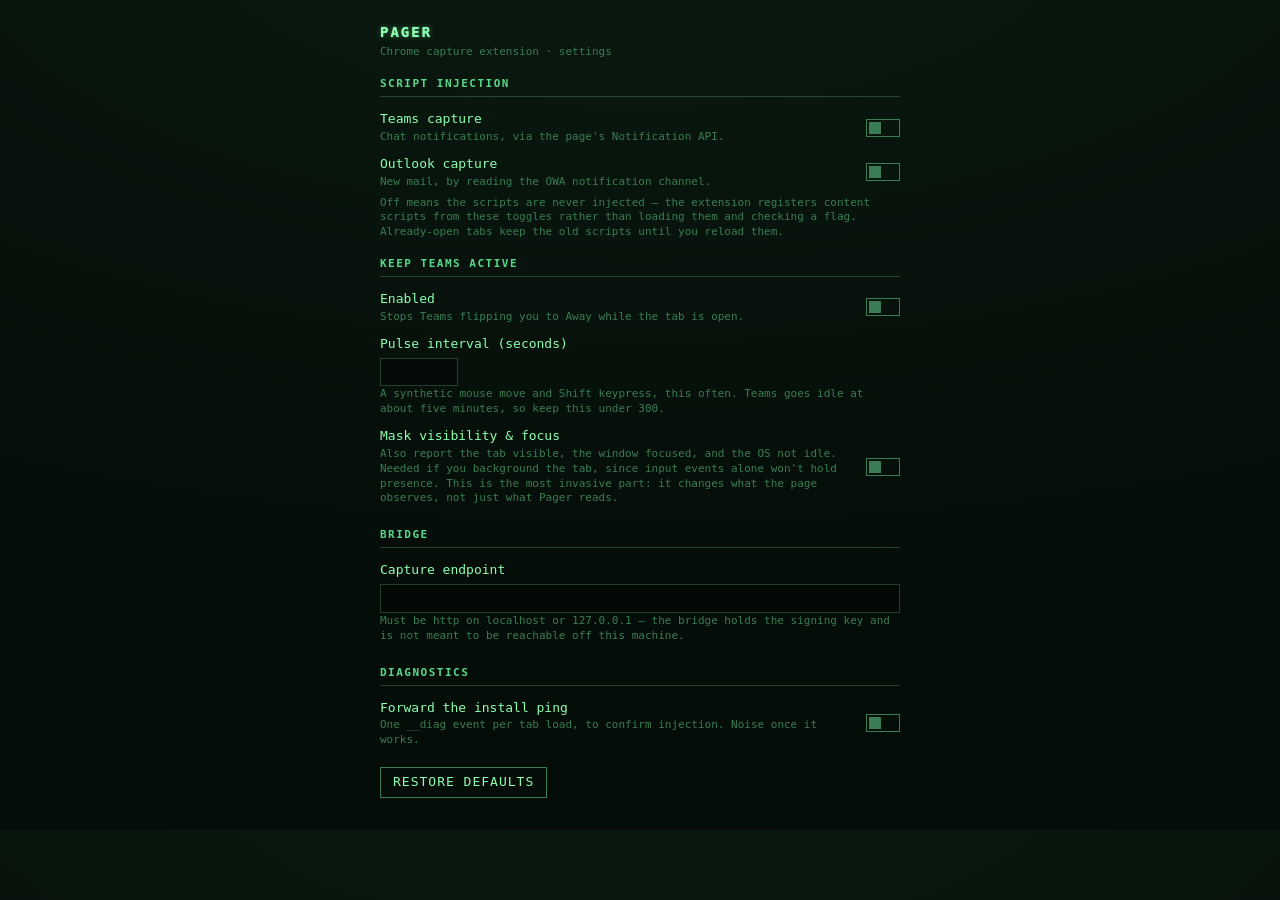
==== extension/options.html @ 7ef9bc32 "feat(extension): keep-active for Teams, plus settings and injection toggles Adds an optional presenc" ====
<!doctype html>
<html lang="en">
<head>
  <meta charset="utf-8" />
  <title>Pager settings</title>
  <link rel="stylesheet" href="ui.css" />
  <style>body { max-width: 560px; margin: 0 auto; padding: 22px 20px 32px; }</style>
</head>
<body>
  <h1>Pager</h1>
  <p class="sub">Chrome capture extension · settings</p>

  <h2>Script injection</h2>
  <div class="row">
    <label for="captureTeams">
      <span class="name">Teams capture</span>
      <span class="hint">Chat notifications, via the page's Notification API.</span>
    </label>
    <input type="checkbox" id="captureTeams" />
  </div>
  <div class="row">
    <label for="captureOutlook">
      <span class="name">Outlook capture</span>
      <span class="hint">New mail, by reading the OWA notification channel.</span>
    </label>
    <input type="checkbox" id="captureOutlook" />
  </div>
  <p class="hint">
    Off means the scripts are never injected — the extension registers content
    scripts from these toggles rather than loading them and checking a flag.
    Already-open tabs keep the old scripts until you reload them.
  </p>

  <h2>Keep Teams active</h2>
  <div class="row">
    <label for="keepActive">
      <span class="name">Enabled</span>
      <span class="hint">Stops Teams flipping you to Away while the tab is open.</span>
    </label>
    <input type="checkbox" id="keepActive" />
  </div>
  <div class="field">
    <label for="keepActiveIntervalSec">
      <span class="name">Pulse interval (seconds)</span>
    </label>
    <input type="number" id="keepActiveIntervalSec" min="30" max="900" step="10" />
    <span class="hint">
      A synthetic mouse move and Shift keypress, this often. Teams goes idle at
      about five minutes, so keep this under 300.
    </span>
  </div>
  <div class="row">
    <label for="keepActiveMask">
      <span class="name">Mask visibility &amp; focus</span>
      <span class="hint">
        Also report the tab visible, the window focused, and the OS not idle.
        Needed if you background the tab, since input events alone won't hold
        presence. This is the most invasive part: it changes what the page
        observes, not just what Pager reads.
      </span>
    </label>
    <input type="checkbox" id="keepActiveMask" />
  </div>

  <h2>Bridge</h2>
  <div class="field">
    <label for="bridgeUrl"><span class="name">Capture endpoint</span></label>
    <input type="text" id="bridgeUrl" spellcheck="false" />
    <span class="hint" id="bridgeHint">
      Must be http on localhost or 127.0.0.1 — the bridge holds the signing key
      and is not meant to be reachable off this machine.
    </span>
  </div>

  <h2>Diagnostics</h2>
  <div class="row">
    <label for="diagnostics">
      <span class="name">Forward the install ping</span>
      <span class="hint">
        One <code>__diag</code> event per tab load, to confirm injection. Noise
        once it works.
      </span>
    </label>
    <input type="checkbox" id="diagnostics" />
  </div>

  <div class="footer">
    <button id="reset">Restore defaults</button>
    <span class="saved" id="saved">saved</span>
  </div>

  <script type="module" src="options.js"></script>
</body>
</html>
---- extension/ui.css ----
/* Shared chrome for the popup and the options page. Same phosphor LCD as the
   PWA (pwa/index.html), minus the scanlines and the backlight sweep — this is
   a settings surface, not the device. System monospace rather than shipping
   the VT323 face into the extension bundle. */

:root {
  --lcd-bg:   #07130c;
  --lcd-bg2:  #0a1a10;
  --phos:     #8dffb0;
  --phos-mid: #57d98a;
  --phos-dim: #3a7d54;
  --rule:     rgba(141, 255, 176, 0.22);
  --amber:    #ffc24b;
  --glow:     0 0 6px rgba(141, 255, 176, 0.4), 0 0 1px rgba(141, 255, 176, 0.9);
  color-scheme: dark;
}

* { box-sizing: border-box; }

body {
  margin: 0;
  padding: 14px 16px 16px;
  background: radial-gradient(120% 80% at 50% -10%, var(--lcd-bg2) 0%, var(--lcd-bg) 55%, #050d08 100%);
  color: var(--phos);
  font-family: ui-monospace, SFMono-Regular, Menlo, Consolas, monospace;
  font-size: 13px;
  line-height: 1.45;
}

h1 {
  margin: 0 0 2px;
  font-size: 14px;
  font-weight: 600;
  letter-spacing: 2px;
  text-transform: uppercase;
  text-shadow: var(--glow);
}

.sub { margin: 0 0 12px; color: var(--phos-dim); font-size: 11px; }

h2 {
  margin: 16px 0 8px;
  padding-bottom: 4px;
  border-bottom: 1px solid var(--rule);
  font-size: 11px;
  font-weight: 600;
  letter-spacing: 1.5px;
  text-transform: uppercase;
  color: var(--phos-mid);
}

/* a row is one setting: label + control, control right-aligned */
.row {
  display: flex;
  align-items: center;
  justify-content: space-between;
  gap: 12px;
  padding: 5px 0;
}
.row label { cursor: pointer; }
.row .name { display: block; }
.hint {
  display: block;
  margin-top: 1px;
  color: var(--phos-dim);
  font-size: 11px;
  line-height: 1.35;
}

/* switch: an LCD segment that lights when on */
input[type="checkbox"] {
  appearance: none;
  flex: 0 0 auto;
  width: 34px;
  height: 18px;
  margin: 0;
  border: 1px solid var(--phos-dim);
  background: transparent;
  cursor: pointer;
  position: relative;
}
input[type="checkbox"]::after {
  content: "";
  position: absolute;
  top: 2px;
  left: 2px;
  width: 12px;
  height: 12px;
  background: var(--phos-dim);
  transition: transform 0.12s linear, background 0.12s linear;
}
input[type="checkbox"]:checked { border-color: var(--phos); }
input[type="checkbox"]:checked::after {
  transform: translateX(16px);
  background: var(--phos);
  box-shadow: var(--glow);
}
input[type="checkbox"]:disabled { opacity: 0.4; cursor: default; }
input[type="checkbox"]:focus-visible { outline: 1px solid var(--phos); outline-offset: 2px; }

input[type="text"], input[type="number"] {
  border: 1px solid var(--rule);
  background: rgba(0, 0, 0, 0.35);
  color: var(--phos);
  font: inherit;
  padding: 4px 6px;
}
input[type="text"]:focus, input[type="number"]:focus {
  outline: none;
  border-color: var(--phos);
}
input[type="number"] { width: 78px; }
input[type="text"] { width: 100%; }
input.invalid { border-color: var(--amber); color: var(--amber); }

.field { padding: 5px 0; }
.field .name { display: block; margin-bottom: 4px; }

button {
  border: 1px solid var(--phos-dim);
  background: transparent;
  color: var(--phos);
  font: inherit;
  letter-spacing: 1px;
  text-transform: uppercase;
  padding: 5px 12px;
  cursor: pointer;
}
button:hover { border-color: var(--phos); box-shadow: var(--glow); }
button:focus-visible { outline: 1px solid var(--phos); outline-offset: 2px; }

.status {
  margin-top: 14px;
  padding-top: 10px;
  border-top: 1px solid var(--rule);
  font-size: 11px;
  color: var(--phos-dim);
}
.status div { display: flex; justify-content: space-between; gap: 10px; }
.status .val { color: var(--phos-mid); }
.status .val.warn { color: var(--amber); }

.footer { margin-top: 14px; display: flex; align-items: center; justify-content: space-between; gap: 10px; }
.saved { color: var(--phos-mid); font-size: 11px; opacity: 0; transition: opacity 0.15s linear; }
.saved.show { opacity: 1; }

a { color: var(--phos-mid); }
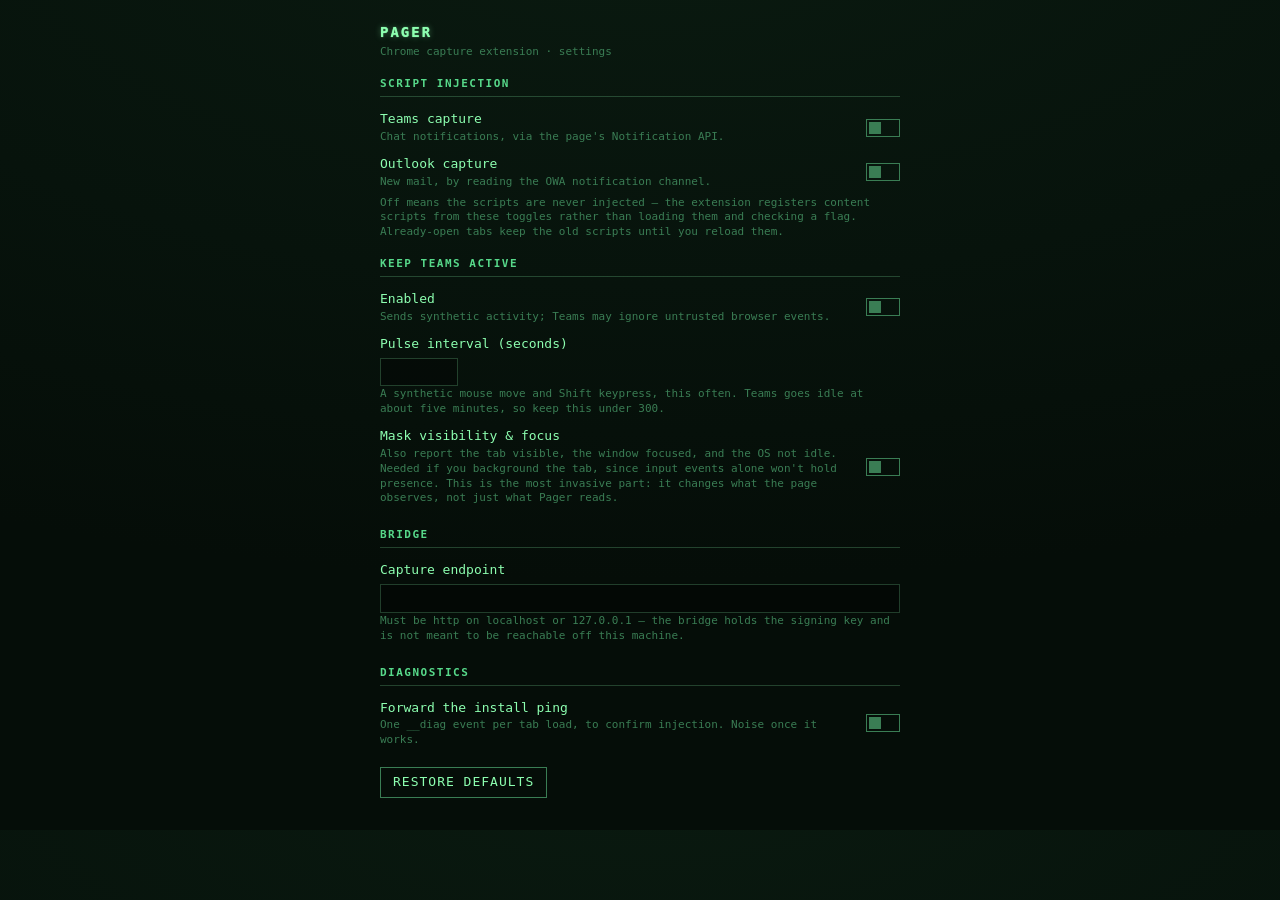
==== commit 60c4ea61: "fix(extension): make activity simulation transparent" ====
--- a/extension/options.html
+++ b/extension/options.html
@@ -35,7 +35,7 @@
   <div class="row">
     <label for="keepActive">
       <span class="name">Enabled</span>
-      <span class="hint">Stops Teams flipping you to Away while the tab is open.</span>
+      <span class="hint">Sends synthetic activity; Teams may ignore untrusted browser events.</span>
     </label>
     <input type="checkbox" id="keepActive" />
   </div>
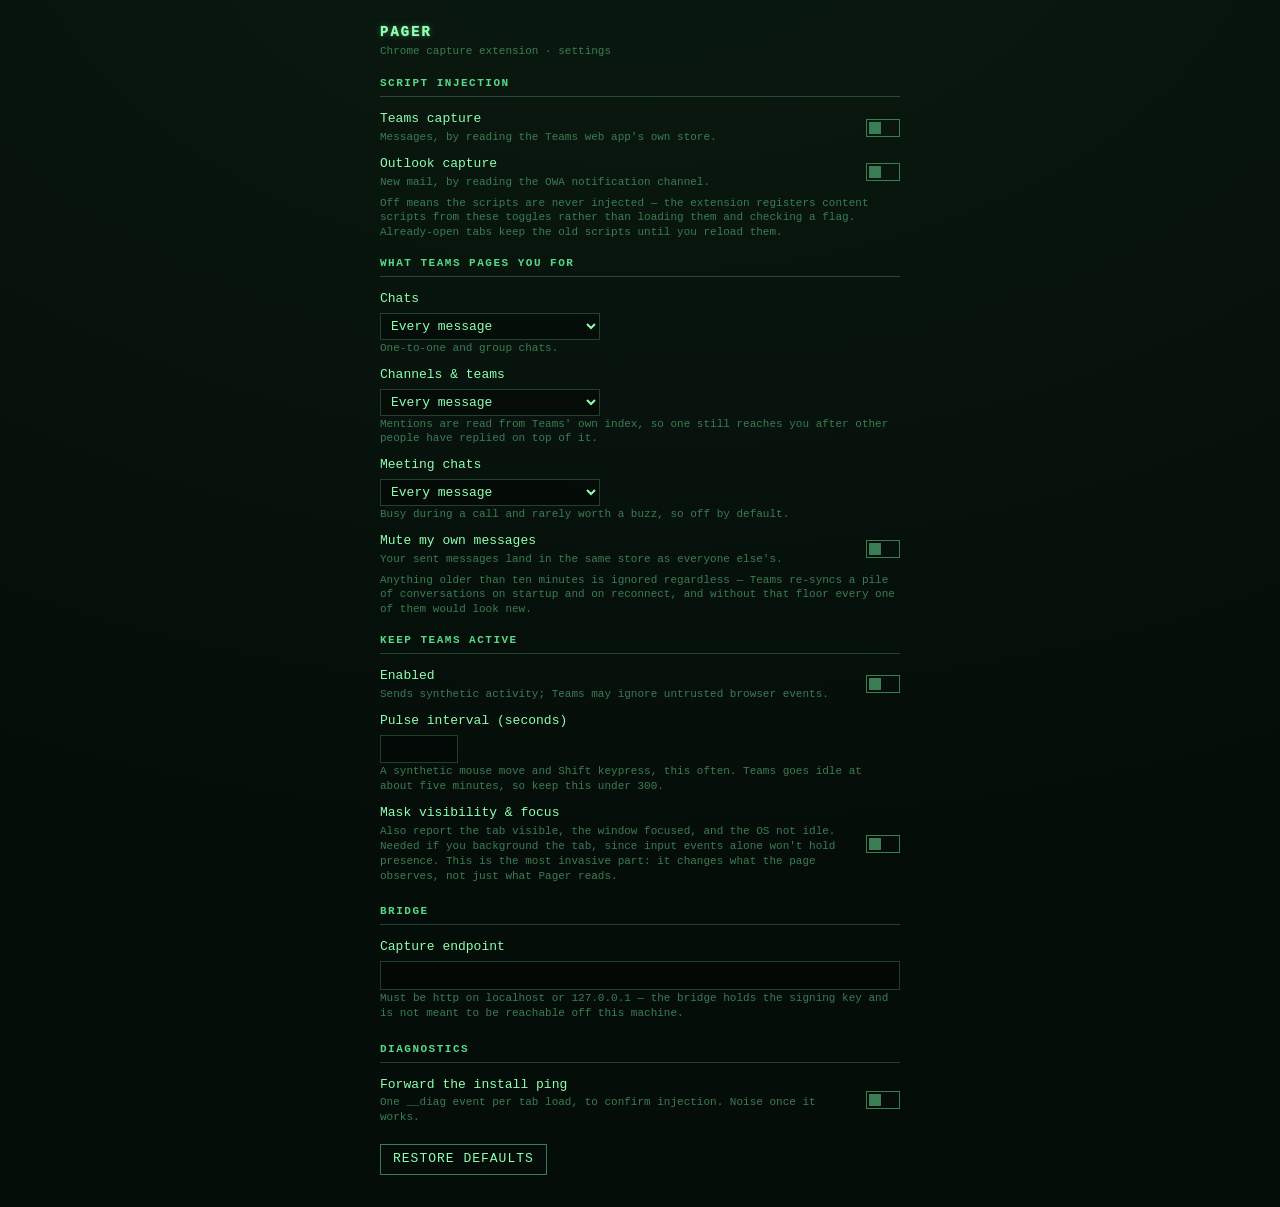
==== commit 17fb8bc0: "feat(extension): capture Teams from IndexedDB with per-kind filtering Teams capture wrapped the page" ====
--- a/extension/options.html
+++ b/extension/options.html
@@ -14,7 +14,7 @@
   <div class="row">
     <label for="captureTeams">
       <span class="name">Teams capture</span>
-      <span class="hint">Chat notifications, via the page's Notification API.</span>
+      <span class="hint">Messages, by reading the Teams web app's own store.</span>
     </label>
     <input type="checkbox" id="captureTeams" />
   </div>
@@ -29,6 +29,50 @@
     Off means the scripts are never injected — the extension registers content
     scripts from these toggles rather than loading them and checking a flag.
     Already-open tabs keep the old scripts until you reload them.
+  </p>
+
+  <h2>What Teams pages you for</h2>
+  <div class="field">
+    <label for="teamsChatsMode"><span class="name">Chats</span></label>
+    <select id="teamsChatsMode">
+      <option value="all">Every message</option>
+      <option value="mentions">Only when I'm mentioned</option>
+      <option value="off">Never</option>
+    </select>
+    <span class="hint">One-to-one and group chats.</span>
+  </div>
+  <div class="field">
+    <label for="teamsChannelsMode"><span class="name">Channels &amp; teams</span></label>
+    <select id="teamsChannelsMode">
+      <option value="all">Every message</option>
+      <option value="mentions">Only when I'm mentioned</option>
+      <option value="off">Never</option>
+    </select>
+    <span class="hint">
+      Mentions are read from Teams' own index, so one still reaches you after
+      other people have replied on top of it.
+    </span>
+  </div>
+  <div class="field">
+    <label for="teamsMeetingsMode"><span class="name">Meeting chats</span></label>
+    <select id="teamsMeetingsMode">
+      <option value="all">Every message</option>
+      <option value="mentions">Only when I'm mentioned</option>
+      <option value="off">Never</option>
+    </select>
+    <span class="hint">Busy during a call and rarely worth a buzz, so off by default.</span>
+  </div>
+  <div class="row">
+    <label for="teamsMuteSelf">
+      <span class="name">Mute my own messages</span>
+      <span class="hint">Your sent messages land in the same store as everyone else's.</span>
+    </label>
+    <input type="checkbox" id="teamsMuteSelf" />
+  </div>
+  <p class="hint">
+    Anything older than ten minutes is ignored regardless — Teams re-syncs a
+    pile of conversations on startup and on reconnect, and without that floor
+    every one of them would look new.
   </p>
 
   <h2>Keep Teams active</h2>
--- a/extension/ui.css
+++ b/extension/ui.css
@@ -98,20 +98,26 @@
 input[type="checkbox"]:disabled { opacity: 0.4; cursor: default; }
 input[type="checkbox"]:focus-visible { outline: 1px solid var(--phos); outline-offset: 2px; }
 
-input[type="text"], input[type="number"] {
+input[type="text"], input[type="number"], select {
   border: 1px solid var(--rule);
   background: rgba(0, 0, 0, 0.35);
   color: var(--phos);
   font: inherit;
   padding: 4px 6px;
 }
-input[type="text"]:focus, input[type="number"]:focus {
+input[type="text"]:focus, input[type="number"]:focus, select:focus {
   outline: none;
   border-color: var(--phos);
 }
 input[type="number"] { width: 78px; }
 input[type="text"] { width: 100%; }
 input.invalid { border-color: var(--amber); color: var(--amber); }
+
+select { min-width: 220px; }
+/* The native menu renders in the OS palette, so options need an explicit
+   background or they come out unreadable against the phosphor theme. */
+select option { background: #0b0f0b; color: var(--phos); }
+select:disabled { opacity: 0.4; cursor: default; }
 
 .field { padding: 5px 0; }
 .field .name { display: block; margin-bottom: 4px; }
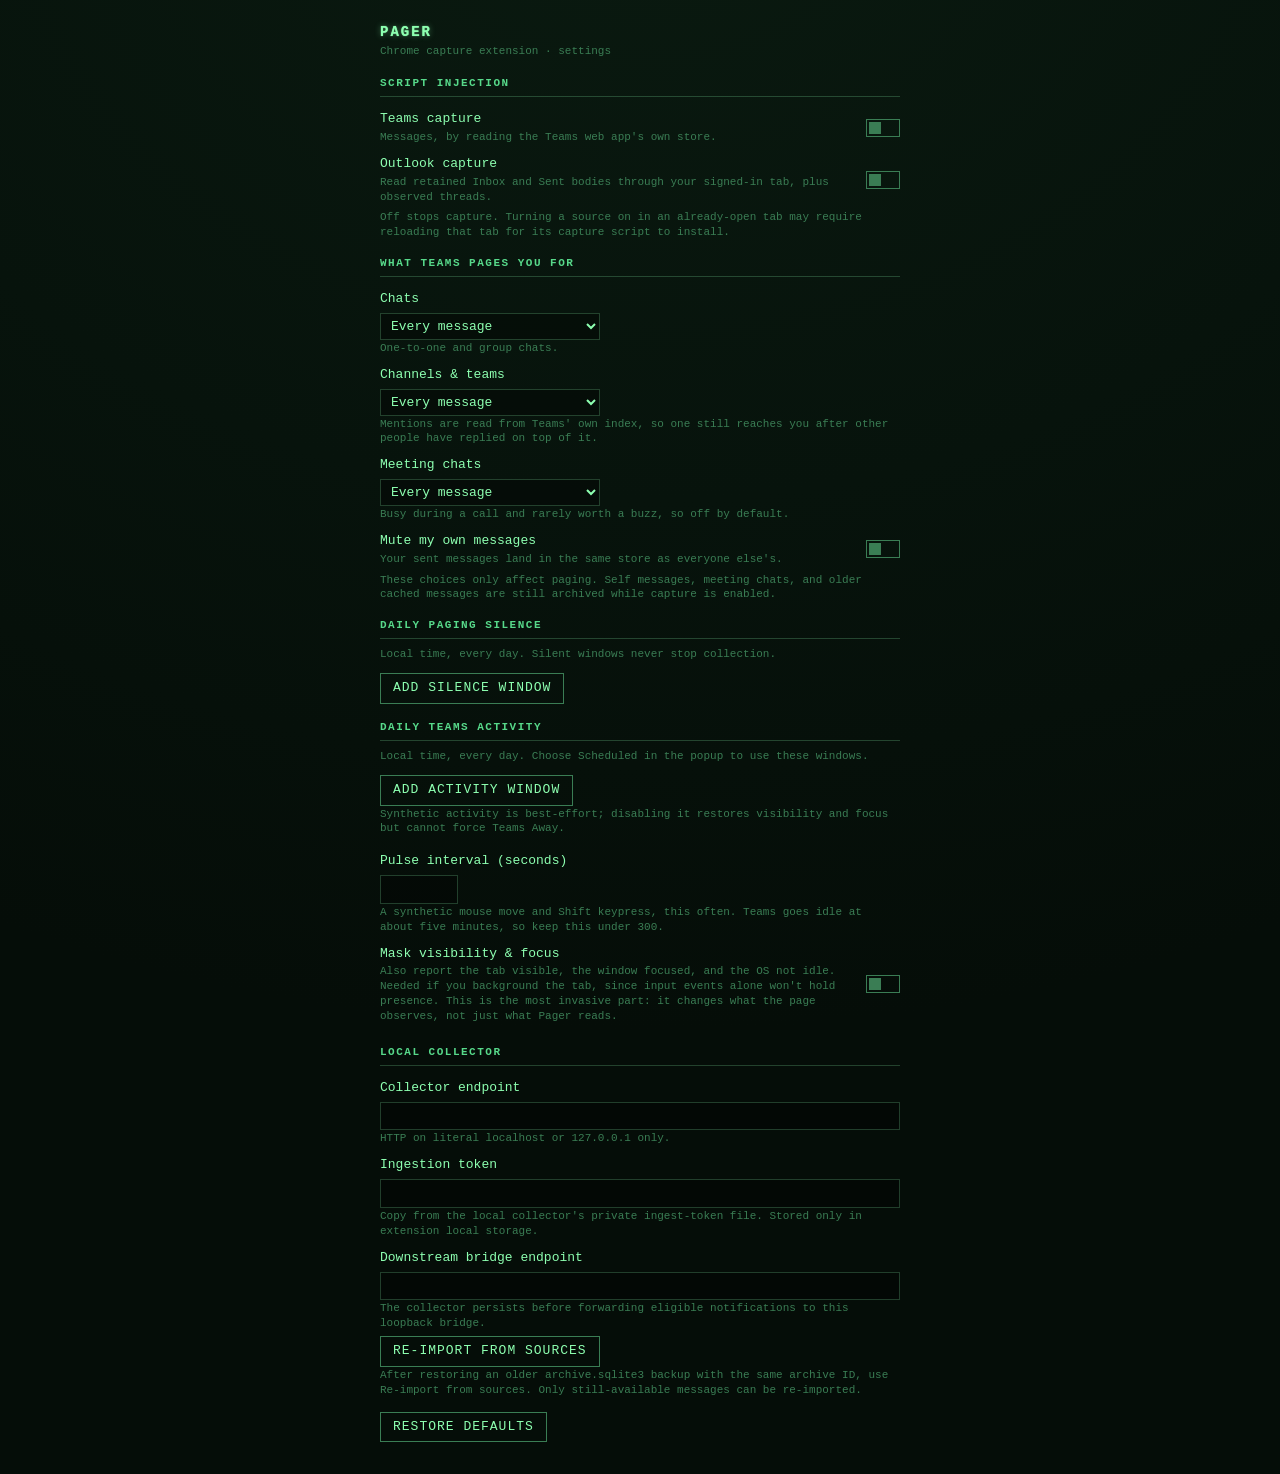
==== commit dce2fae0: "feat: archive communications before paging" ====
--- a/extension/options.html
+++ b/extension/options.html
@@ -21,14 +21,13 @@
   <div class="row">
     <label for="captureOutlook">
       <span class="name">Outlook capture</span>
-      <span class="hint">New mail, by reading the OWA notification channel.</span>
+      <span class="hint">Read retained Inbox and Sent bodies through your signed-in tab, plus observed threads.</span>
     </label>
     <input type="checkbox" id="captureOutlook" />
   </div>
   <p class="hint">
-    Off means the scripts are never injected — the extension registers content
-    scripts from these toggles rather than loading them and checking a flag.
-    Already-open tabs keep the old scripts until you reload them.
+    Off stops capture. Turning a source on in an already-open tab may require
+    reloading that tab for its capture script to install.
   </p>
 
   <h2>What Teams pages you for</h2>
@@ -70,19 +69,22 @@
     <input type="checkbox" id="teamsMuteSelf" />
   </div>
   <p class="hint">
-    Anything older than ten minutes is ignored regardless — Teams re-syncs a
-    pile of conversations on startup and on reconnect, and without that floor
-    every one of them would look new.
+    These choices only affect paging. Self messages, meeting chats, and older cached
+    messages are still archived while capture is enabled.
   </p>
 
-  <h2>Keep Teams active</h2>
-  <div class="row">
-    <label for="keepActive">
-      <span class="name">Enabled</span>
-      <span class="hint">Sends synthetic activity; Teams may ignore untrusted browser events.</span>
-    </label>
-    <input type="checkbox" id="keepActive" />
-  </div>
+  <h2>Daily paging silence</h2>
+  <p class="hint">Local time, every day. Silent windows never stop collection.</p>
+  <div id="pagingSilenceWindows" class="windows"></div>
+  <button type="button" id="addPagingWindow">Add silence window</button>
+  <span class="hint" id="pagingScheduleError"></span>
+
+  <h2>Daily Teams activity</h2>
+  <p class="hint">Local time, every day. Choose Scheduled in the popup to use these windows.</p>
+  <div id="keepActiveWindows" class="windows"></div>
+  <button type="button" id="addActivityWindow">Add activity window</button>
+  <span class="hint" id="activityScheduleError"></span>
+  <p class="hint">Synthetic activity is best-effort; disabling it restores visibility and focus but cannot force Teams Away.</p>
   <div class="field">
     <label for="keepActiveIntervalSec">
       <span class="name">Pulse interval (seconds)</span>
@@ -106,27 +108,26 @@
     <input type="checkbox" id="keepActiveMask" />
   </div>
 
-  <h2>Bridge</h2>
+  <h2>Local collector</h2>
   <div class="field">
-    <label for="bridgeUrl"><span class="name">Capture endpoint</span></label>
+    <label for="collectorUrl"><span class="name">Collector endpoint</span></label>
+    <input type="text" id="collectorUrl" spellcheck="false" />
+    <span class="hint">HTTP on literal localhost or 127.0.0.1 only.</span>
+  </div>
+  <div class="field">
+    <label for="collectorToken"><span class="name">Ingestion token</span></label>
+    <input type="password" id="collectorToken" autocomplete="off" spellcheck="false" />
+    <span class="hint">Copy from the local collector's private ingest-token file. Stored only in extension local storage.</span>
+  </div>
+  <div class="field">
+    <label for="bridgeUrl"><span class="name">Downstream bridge endpoint</span></label>
     <input type="text" id="bridgeUrl" spellcheck="false" />
-    <span class="hint" id="bridgeHint">
-      Must be http on localhost or 127.0.0.1 — the bridge holds the signing key
-      and is not meant to be reachable off this machine.
-    </span>
+    <span class="hint">The collector persists before forwarding eligible notifications to this loopback bridge.</span>
   </div>
+  <button type="button" id="reimport">Re-import from sources</button>
+  <span class="hint" id="reimportStatus"></span>
 
-  <h2>Diagnostics</h2>
-  <div class="row">
-    <label for="diagnostics">
-      <span class="name">Forward the install ping</span>
-      <span class="hint">
-        One <code>__diag</code> event per tab load, to confirm injection. Noise
-        once it works.
-      </span>
-    </label>
-    <input type="checkbox" id="diagnostics" />
-  </div>
+  <p class="hint">After restoring an older archive.sqlite3 backup with the same archive ID, use Re-import from sources. Only still-available messages can be re-imported.</p>
 
   <div class="footer">
     <button id="reset">Restore defaults</button>
--- a/extension/ui.css
+++ b/extension/ui.css
@@ -98,20 +98,20 @@
 input[type="checkbox"]:disabled { opacity: 0.4; cursor: default; }
 input[type="checkbox"]:focus-visible { outline: 1px solid var(--phos); outline-offset: 2px; }
 
-input[type="text"], input[type="number"], select {
+input[type="text"], input[type="password"], input[type="time"], input[type="number"], select {
   border: 1px solid var(--rule);
   background: rgba(0, 0, 0, 0.35);
   color: var(--phos);
   font: inherit;
   padding: 4px 6px;
 }
-input[type="text"]:focus, input[type="number"]:focus, select:focus {
+input[type="text"]:focus, input[type="password"]:focus, input[type="time"]:focus, input[type="number"]:focus, select:focus {
   outline: none;
   border-color: var(--phos);
 }
 input[type="number"] { width: 78px; }
-input[type="text"] { width: 100%; }
-input.invalid { border-color: var(--amber); color: var(--amber); }
+input[type="text"], input[type="password"] { width: 100%; }
+input.invalid, .windows.invalid input { border-color: var(--amber); color: var(--amber); }
 
 select { min-width: 220px; }
 /* The native menu renders in the OS palette, so options need an explicit
@@ -122,6 +122,10 @@
 .field { padding: 5px 0; }
 .field .name { display: block; margin-bottom: 4px; }
 
+.window-row { justify-content: flex-start; flex-wrap: wrap; }
+.window-row label { display: inline-flex; align-items: center; gap: 6px; }
+.window-row input[type="time"] { width: 125px; }
+.window-row button { margin-left: auto; }
 button {
   border: 1px solid var(--phos-dim);
   background: transparent;
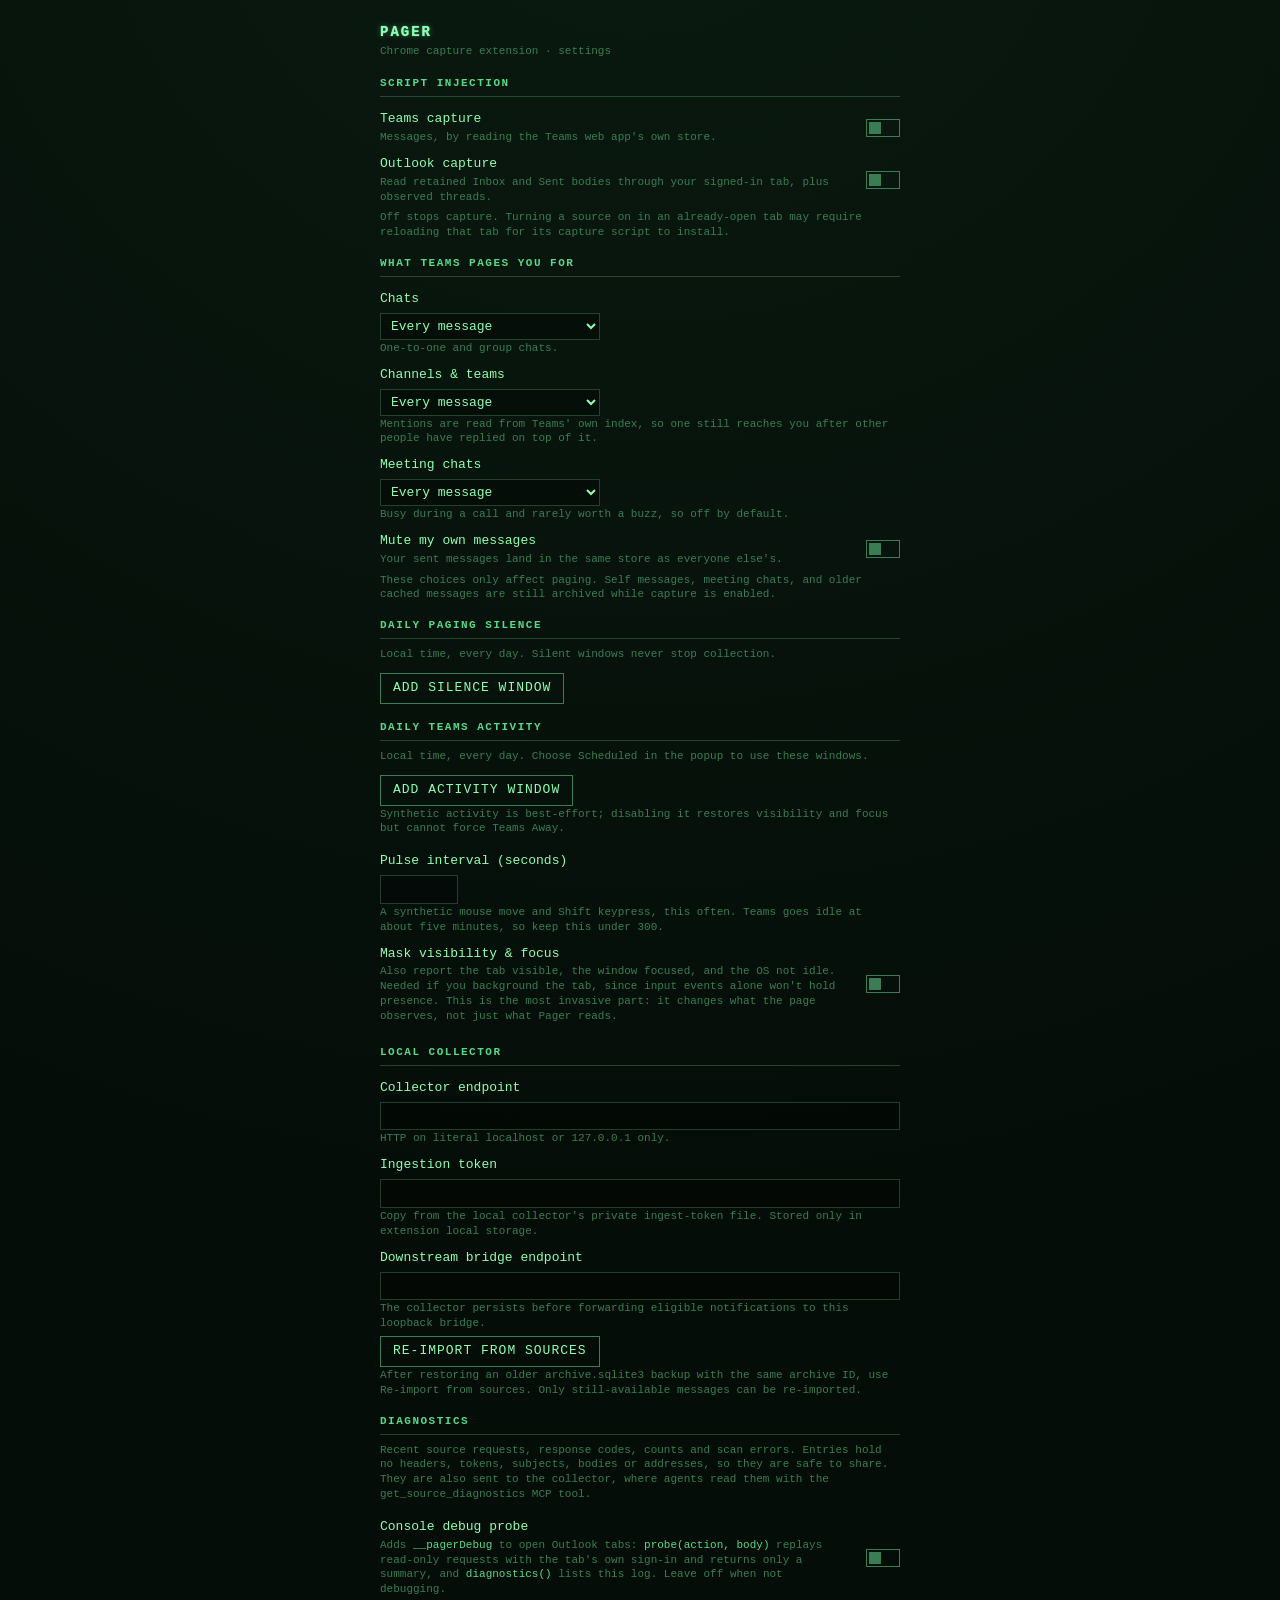
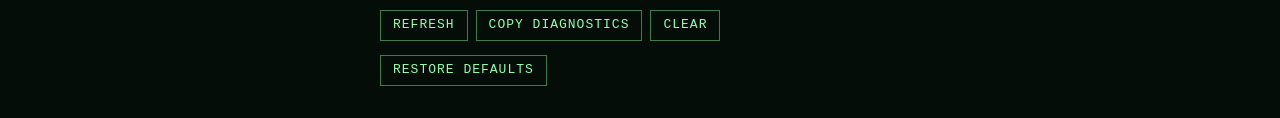
==== commit 00e34256: "feat: report redacted capture diagnostics to the collector The extension records each Outlook source" ====
--- a/extension/options.html
+++ b/extension/options.html
@@ -129,6 +129,32 @@
 
   <p class="hint">After restoring an older archive.sqlite3 backup with the same archive ID, use Re-import from sources. Only still-available messages can be re-imported.</p>
 
+  <h2>Diagnostics</h2>
+  <p class="hint">
+    Recent source requests, response codes, counts and scan errors. Entries hold
+    no headers, tokens, subjects, bodies or addresses, so they are safe to share.
+    They are also sent to the collector, where agents read them with the
+    get_source_diagnostics MCP tool.
+  </p>
+  <div class="row">
+    <label for="debugProbe">
+      <span class="name">Console debug probe</span>
+      <span class="hint">
+        Adds <code>__pagerDebug</code> to open Outlook tabs: <code>probe(action, body)</code>
+        replays read-only requests with the tab's own sign-in and returns only a summary,
+        and <code>diagnostics()</code> lists this log. Leave off when not debugging.
+      </span>
+    </label>
+    <input type="checkbox" id="debugProbe" />
+  </div>
+  <div class="diag-actions">
+    <button type="button" id="diagRefresh">Refresh</button>
+    <button type="button" id="diagCopy">Copy diagnostics</button>
+    <button type="button" id="diagClear">Clear</button>
+    <span class="hint" id="diagStatus"></span>
+  </div>
+  <div id="diagList" class="diag-list"></div>
+
   <div class="footer">
     <button id="reset">Restore defaults</button>
     <span class="saved" id="saved">saved</span>
--- a/extension/ui.css
+++ b/extension/ui.css
@@ -155,3 +155,18 @@
 .saved.show { opacity: 1; }
 
 a { color: var(--phos-mid); }
+
+.diag-actions { display: flex; flex-wrap: wrap; align-items: center; gap: 8px; margin: 8px 0; }
+.diag-list {
+  max-height: 320px;
+  overflow: auto;
+  border: 1px solid var(--rule);
+  padding: 6px 8px;
+  font-size: 11px;
+  color: var(--phos-mid);
+}
+.diag-list:empty { display: none; }
+.diag-row { padding: 2px 0; border-bottom: 1px solid var(--rule); overflow-wrap: anywhere; }
+.diag-row:last-child { border-bottom: 0; }
+.diag-row.error { color: var(--amber); }
+code { color: var(--phos-mid); }
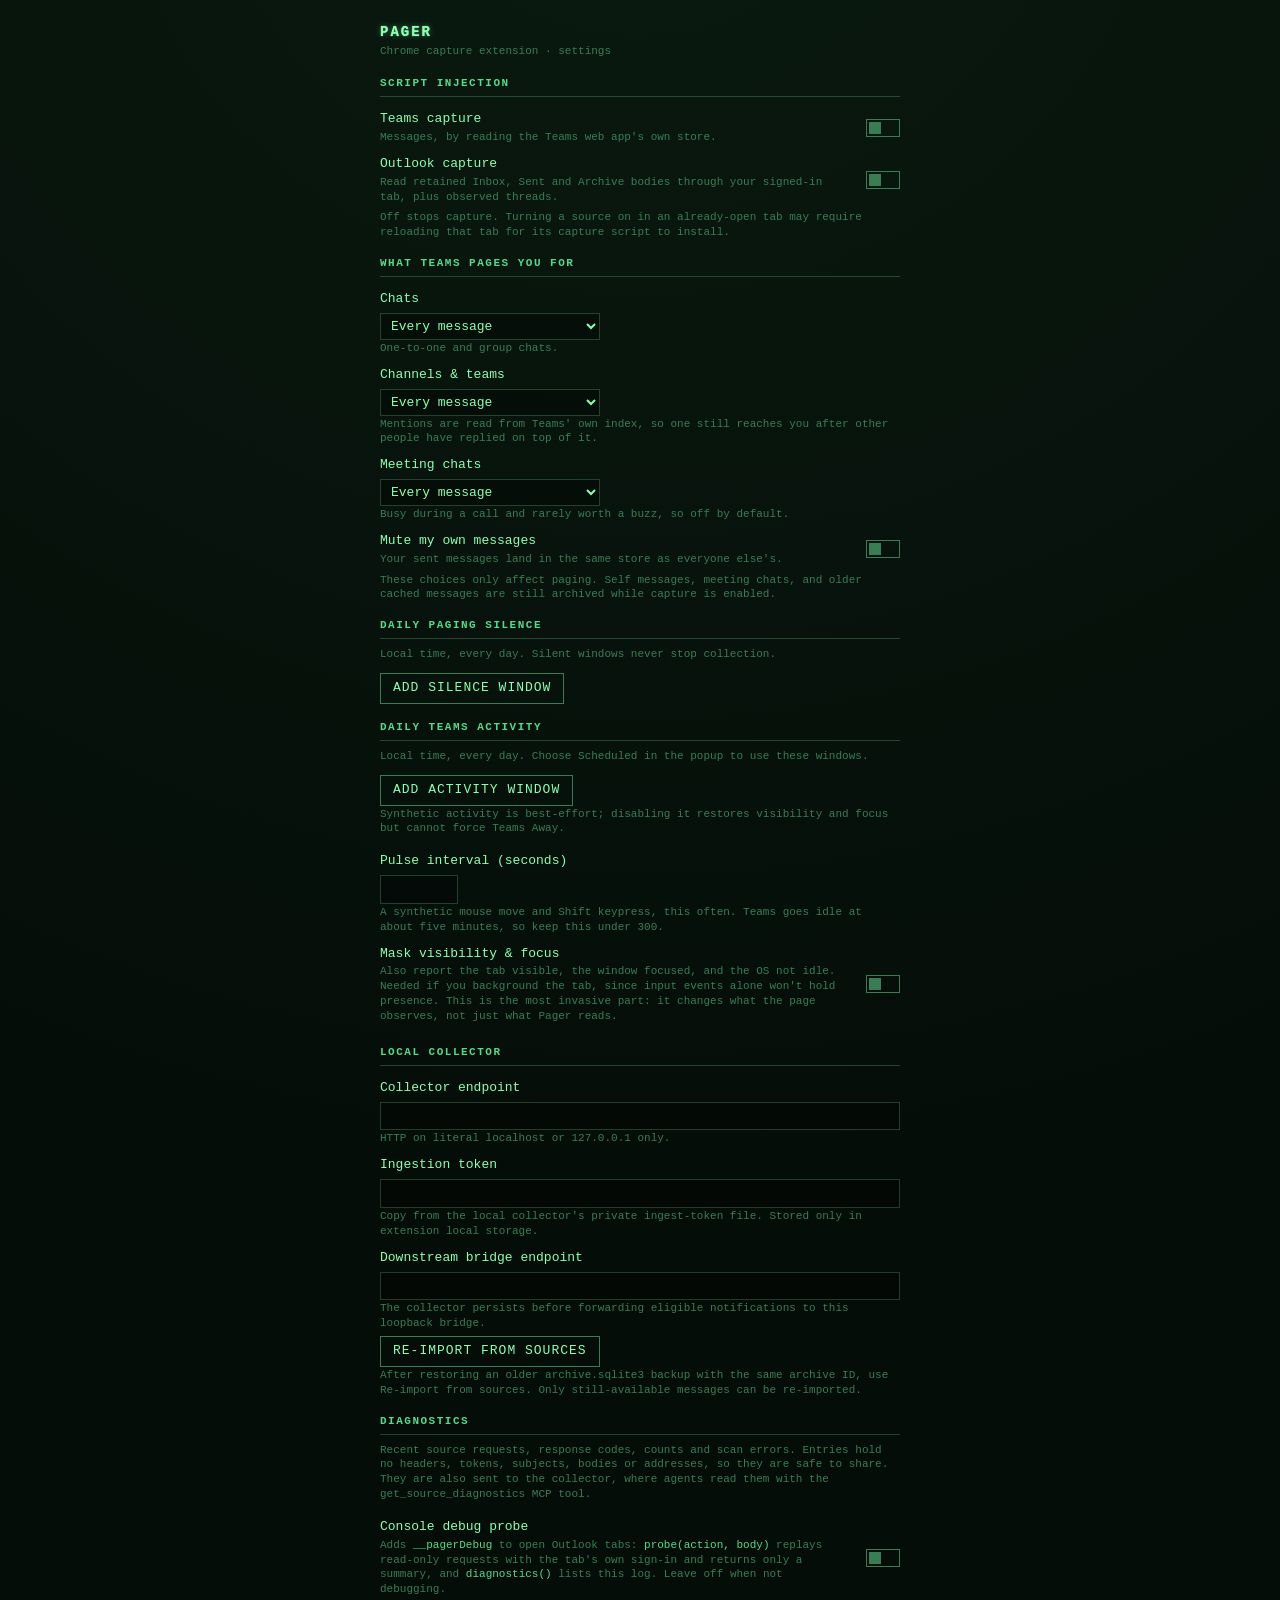
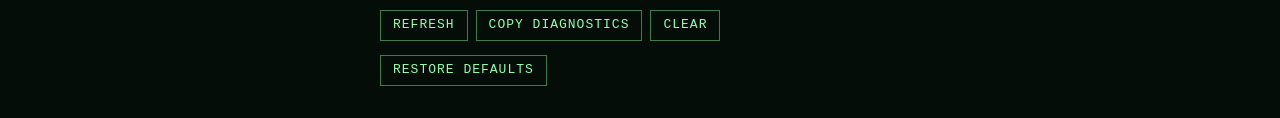
==== commit bafab7e5: "feat: sweep the Outlook Archive folder within retention Filed mail lives in Archive, so Inbox and Se" ====
--- a/extension/options.html
+++ b/extension/options.html
@@ -21,7 +21,7 @@
   <div class="row">
     <label for="captureOutlook">
       <span class="name">Outlook capture</span>
-      <span class="hint">Read retained Inbox and Sent bodies through your signed-in tab, plus observed threads.</span>
+      <span class="hint">Read retained Inbox, Sent and Archive bodies through your signed-in tab, plus observed threads.</span>
     </label>
     <input type="checkbox" id="captureOutlook" />
   </div>
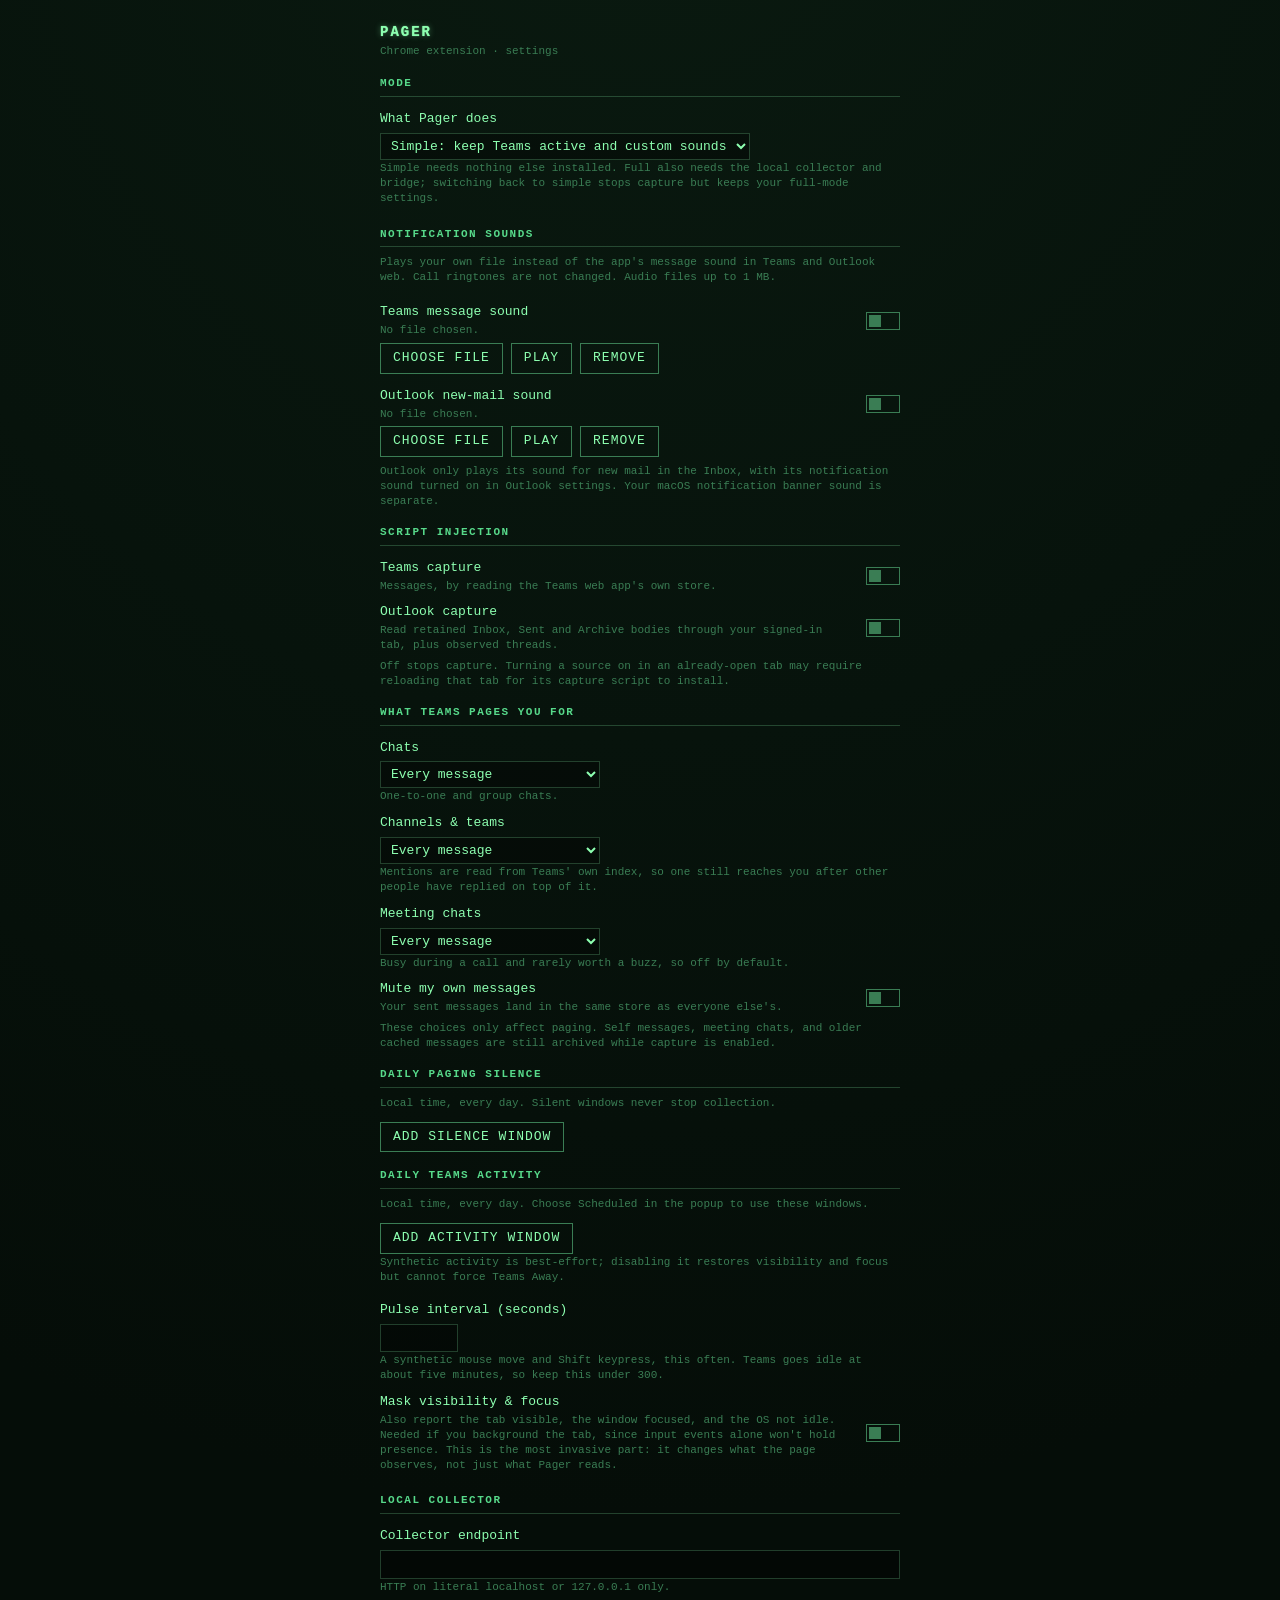
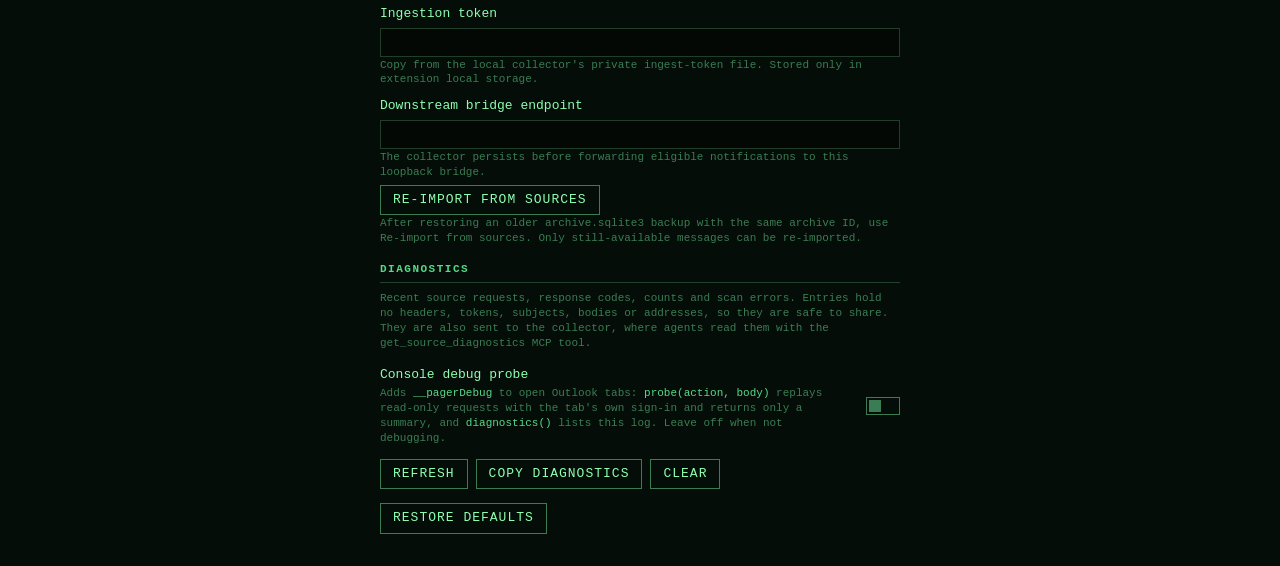
==== commit 3a5bcff5: "feat(extension): add simple mode and custom notification sounds Simple mode is Teams keep-active plu" ====
--- a/extension/options.html
+++ b/extension/options.html
@@ -8,8 +8,63 @@
 </head>
 <body>
   <h1>Pager</h1>
-  <p class="sub">Chrome capture extension · settings</p>
-
+  <p class="sub">Chrome extension · settings</p>
+
+  <h2>Mode</h2>
+  <div class="field">
+    <label for="mode"><span class="name">What Pager does</span></label>
+    <select id="mode">
+      <option value="simple">Simple: keep Teams active and custom sounds</option>
+      <option value="full">Full: capture, archive and phone paging</option>
+    </select>
+    <span class="hint">
+      Simple needs nothing else installed. Full also needs the local collector and
+      bridge; switching back to simple stops capture but keeps your full-mode settings.
+    </span>
+  </div>
+
+  <h2>Notification sounds</h2>
+  <p class="hint">
+    Plays your own file instead of the app's message sound in Teams and Outlook web.
+    Call ringtones are not changed. Audio files up to 1 MB.
+  </p>
+  <div class="sound" data-source="teams">
+    <div class="row">
+      <label for="soundTeams">
+        <span class="name">Teams message sound</span>
+        <span class="hint" id="soundTeamsName">No file chosen.</span>
+      </label>
+      <input type="checkbox" id="soundTeams" />
+    </div>
+    <div class="sound-actions">
+      <input type="file" accept="audio/*" id="soundTeamsFile" hidden />
+      <button type="button" data-action="choose">Choose file</button>
+      <button type="button" data-action="test">Play</button>
+      <button type="button" data-action="remove">Remove</button>
+    </div>
+  </div>
+  <div class="sound" data-source="outlook">
+    <div class="row">
+      <label for="soundOutlook">
+        <span class="name">Outlook new-mail sound</span>
+        <span class="hint" id="soundOutlookName">No file chosen.</span>
+      </label>
+      <input type="checkbox" id="soundOutlook" />
+    </div>
+    <div class="sound-actions">
+      <input type="file" accept="audio/*" id="soundOutlookFile" hidden />
+      <button type="button" data-action="choose">Choose file</button>
+      <button type="button" data-action="test">Play</button>
+      <button type="button" data-action="remove">Remove</button>
+    </div>
+  </div>
+  <span class="hint" id="soundError"></span>
+  <p class="hint">
+    Outlook only plays its sound for new mail in the Inbox, with its notification
+    sound turned on in Outlook settings. Your macOS notification banner sound is separate.
+  </p>
+
+  <div data-full>
   <h2>Script injection</h2>
   <div class="row">
     <label for="captureTeams">
@@ -78,6 +133,7 @@
   <div id="pagingSilenceWindows" class="windows"></div>
   <button type="button" id="addPagingWindow">Add silence window</button>
   <span class="hint" id="pagingScheduleError"></span>
+  </div>
 
   <h2>Daily Teams activity</h2>
   <p class="hint">Local time, every day. Choose Scheduled in the popup to use these windows.</p>
@@ -108,6 +164,7 @@
     <input type="checkbox" id="keepActiveMask" />
   </div>
 
+  <div data-full>
   <h2>Local collector</h2>
   <div class="field">
     <label for="collectorUrl"><span class="name">Collector endpoint</span></label>
@@ -154,6 +211,7 @@
     <span class="hint" id="diagStatus"></span>
   </div>
   <div id="diagList" class="diag-list"></div>
+  </div>
 
   <div class="footer">
     <button id="reset">Restore defaults</button>
--- a/extension/ui.css
+++ b/extension/ui.css
@@ -137,6 +137,7 @@
   cursor: pointer;
 }
 button:hover { border-color: var(--phos); box-shadow: var(--glow); }
+button:disabled { opacity: 0.4; cursor: default; border-color: var(--phos-dim); box-shadow: none; }
 button:focus-visible { outline: 1px solid var(--phos); outline-offset: 2px; }
 
 .status {
@@ -170,3 +171,10 @@
 .diag-row:last-child { border-bottom: 0; }
 .diag-row.error { color: var(--amber); }
 code { color: var(--phos-mid); }
+
+/* Simple mode hides everything that belongs to capture, archive and paging. */
+body.simple [data-full] { display: none; }
+
+.sound { padding: 2px 0 6px; }
+.sound-actions { display: flex; align-items: center; gap: 8px; flex-wrap: wrap; }
+#soundError:not(:empty) { display: block; color: var(--amber); }
